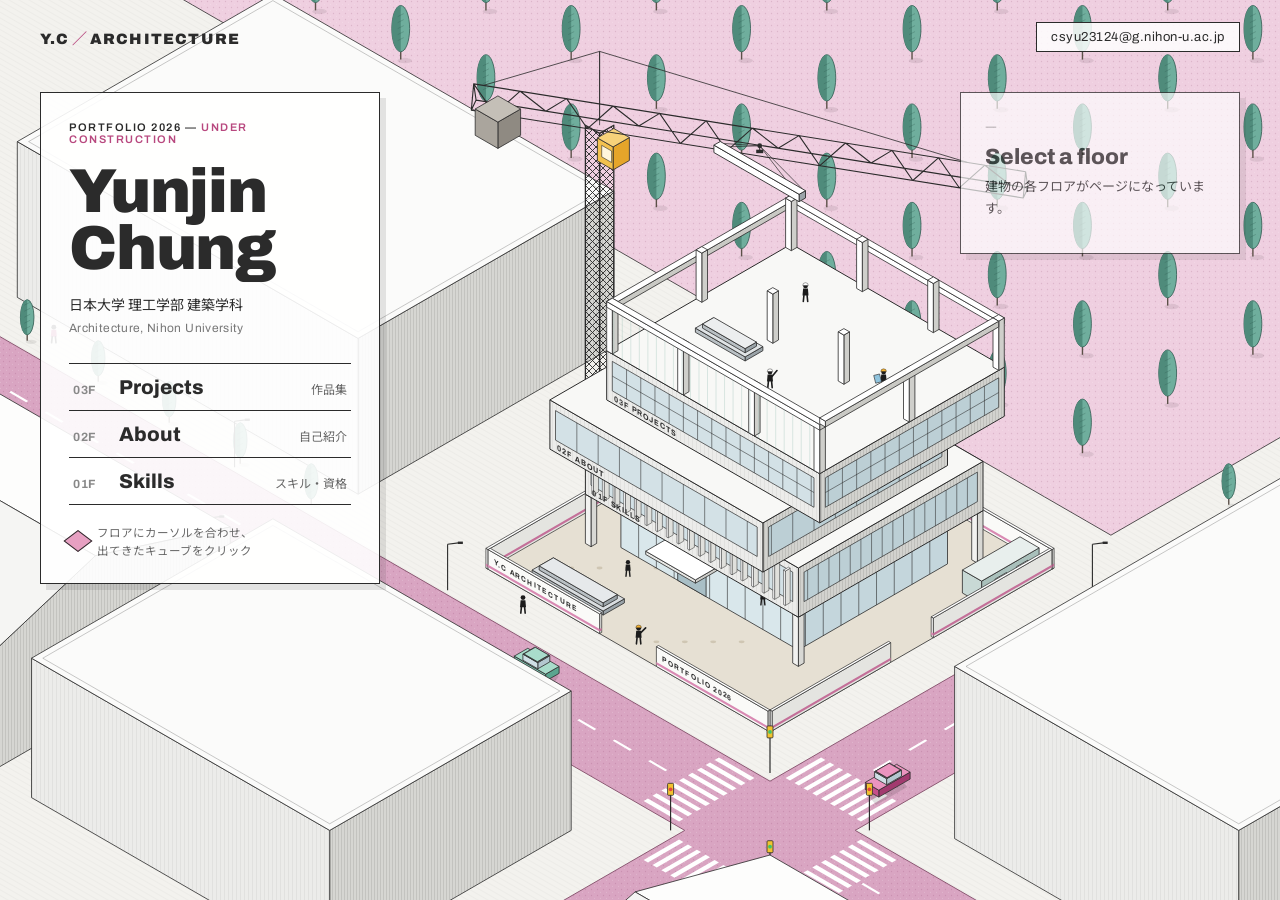
==== index.html @ f9b4b6d1 "Add portfolio website Co-Authored-By: Claude Opus 5.5 <noreply@anthropic.com>" ====
<!DOCTYPE html>
<html lang="ja">
<head>
  <meta charset="UTF-8">
  <meta name="viewport" content="width=device-width, initial-scale=1.0">
  <title>Yunjin Chung — Architecture Portfolio</title>
  <meta name="description" content="Chung Yunjin（ジョン ユンジン）の建築ポートフォリオ。日本大学 理工学部 建築学科。設計作品・自己紹介・スキル。">
  <link rel="canonical" href="https://annyonghaseyoyunjinieyo.github.io/archiyunjinchung/">
  <meta property="og:title" content="Yunjin Chung — Architecture Portfolio">
  <meta property="og:description" content="日本大学 理工学部 建築学科 Chung Yunjin の建築ポートフォリオ">
  <meta property="og:type" content="website">
  <meta property="og:url" content="https://annyonghaseyoyunjinieyo.github.io/archiyunjinchung/">
  <meta property="og:image" content="https://annyonghaseyoyunjinieyo.github.io/archiyunjinchung/assets/projects/covers/02.jpg">
  <link rel="preconnect" href="https://fonts.googleapis.com">
  <link rel="preconnect" href="https://fonts.gstatic.com" crossorigin>
  <link href="https://fonts.googleapis.com/css2?family=Archivo:wght@400;600;800;900&family=Noto+Sans+JP:wght@400;500;700&display=swap" rel="stylesheet">
  <link rel="stylesheet" href="css/home.css">
</head>
<body>

  <!-- Isometric construction scene (drawn by js/home.js) -->
  <svg id="scene" viewBox="0 0 1600 900" preserveAspectRatio="xMidYMid slice" aria-label="工事中の建物のアイソメトリック図">
    <defs>
      <!-- wall hatch (vertical lines) -->
      <pattern id="hatchV" width="3" height="10" patternUnits="userSpaceOnUse">
        <line x1="0.5" y1="0" x2="0.5" y2="10" stroke="#000" stroke-opacity=".13" stroke-width=".7"/>
      </pattern>
      <pattern id="hatchV2" width="4" height="10" patternUnits="userSpaceOnUse">
        <line x1="0.5" y1="0" x2="0.5" y2="10" stroke="#000" stroke-opacity=".07" stroke-width=".7"/>
      </pattern>
      <!-- ground hatch (lines parallel to world x-axis) -->
      <pattern id="hatchG" width="12" height="5" patternUnits="userSpaceOnUse" patternTransform="rotate(30)">
        <line x1="0" y1="0" x2="12" y2="0" stroke="#000" stroke-opacity=".07" stroke-width=".8"/>
      </pattern>
      <!-- road texture -->
      <pattern id="dots" width="6" height="6" patternUnits="userSpaceOnUse">
        <circle cx="1.5" cy="1.5" r=".7" fill="#7a2a55" fill-opacity=".16"/>
        <circle cx="4.5" cy="4.2" r=".5" fill="#fff" fill-opacity=".25"/>
      </pattern>
      <!-- crane lattice -->
      <pattern id="lat" width="7" height="7" patternUnits="userSpaceOnUse">
        <path d="M0,0 L7,7 M7,0 L0,7" stroke="#2b2b2b" stroke-width=".9"/>
      </pattern>
    </defs>
  </svg>

  <!-- ───────── Overlay UI ───────── -->
  <header class="topbar">
    <a class="logo" href="index.html">Y.C<span>／</span>ARCHITECTURE</a>
    <a class="mail" href="mailto:csyu23124@g.nihon-u.ac.jp">csyu23124@g.nihon-u.ac.jp</a>
  </header>

  <section class="intro">
    <p class="eyebrow">PORTFOLIO 2026 — <em>UNDER CONSTRUCTION</em></p>
    <h1>Yunjin<br>Chung</h1>
    <p class="sub">日本大学 理工学部 建築学科<br><span>Architecture, Nihon University</span></p>

    <ol class="floor-index">
      <li data-floor="projects"><b>03F</b><span>Projects</span><small>作品集</small></li>
      <li data-floor="about"><b>02F</b><span>About</span><small>自己紹介</small></li>
      <li data-floor="skills"><b>01F</b><span>Skills</span><small>スキル・資格</small></li>
    </ol>
    <p class="hint"><i></i>フロアにカーソルを合わせ、<br>出てきたキューブをクリック</p>
  </section>

  <aside class="caption" id="caption">
    <p class="cap-num" id="capNum">—</p>
    <h2 id="capTitle">Select a floor</h2>
    <p id="capText">建物の各フロアがページになっています。</p>
    <p class="cap-go" id="capGo"></p>
  </aside>

  <div class="wipe" id="wipe"></div>

  <script src="js/home.js"></script>
</body>
</html>
---- css/home.css ----
:root {
  --ink: #2b2b2b;
  --paper: #f3f2ee;
  --pink: #d98ab3;
  --pink-deep: #b8487f;
  --teal: #5f9e8f;
  --sans: "Archivo", "Noto Sans JP", system-ui, sans-serif;
  --jp: "Noto Sans JP", "Archivo", system-ui, sans-serif;
}

* { box-sizing: border-box; }

html, body {
  margin: 0;
  height: 100%;
  overflow: hidden;
  background: var(--paper);
  color: var(--ink);
  font-family: var(--sans);
}

#scene {
  position: fixed;
  inset: 0;
  width: 100%;
  height: 100%;
  display: block;
}

/* floors & cube */
#scene .floor { cursor: pointer; }
#scene .floor .hl { transition: opacity .25s ease; pointer-events: none; }
#scene .cube { cursor: pointer; }
#scene text { font-family: var(--sans); pointer-events: none; user-select: none; }

/* ───────── top bar ───────── */
.topbar {
  position: fixed;
  top: 0; left: 0; right: 0;
  display: flex;
  justify-content: space-between;
  align-items: center;
  padding: 22px 40px;
  pointer-events: none;
  z-index: 5;
}
.topbar a { pointer-events: auto; color: var(--ink); text-decoration: none; }
.logo { font-weight: 900; letter-spacing: .08em; font-size: 15px; }
.logo span { color: var(--pink-deep); margin: 0 2px; }
.mail {
  font-size: 13px;
  letter-spacing: .04em;
  padding: 7px 14px;
  border: 1px solid var(--ink);
  background: rgba(255,255,255,.85);
}
.mail:hover { background: var(--ink); color: #fff; }

/* ───────── panels ───────── */
.intro, .caption {
  position: fixed;
  background: rgba(255,255,255,.9);
  border: 1px solid var(--ink);
  box-shadow: 6px 6px 0 rgba(43,43,43,.12);
  z-index: 4;
}

.intro {
  left: 40px;
  top: 92px;
  width: 340px;
  padding: 28px 28px 24px;
}
.eyebrow {
  margin: 0 0 18px;
  font-size: 11px;
  letter-spacing: .14em;
  font-weight: 600;
}
.eyebrow em { font-style: normal; color: var(--pink-deep); }
.intro h1 {
  margin: 0;
  font-size: 62px;
  line-height: .92;
  font-weight: 900;
  letter-spacing: -.02em;
}
.sub {
  margin: 16px 0 24px;
  font-family: var(--jp);
  font-size: 14px;
  line-height: 1.6;
}
.sub span { font-family: var(--sans); font-size: 12px; color: #777; letter-spacing: .03em; }

.floor-index { list-style: none; margin: 0; padding: 0; border-top: 1px solid var(--ink); }
.floor-index li {
  display: grid;
  grid-template-columns: 46px 1fr auto;
  align-items: baseline;
  padding: 12px 4px;
  border-bottom: 1px solid var(--ink);
  cursor: pointer;
  transition: background .2s, padding .2s;
}
.floor-index b { font-size: 12px; letter-spacing: .06em; color: #888; }
.floor-index span { font-size: 20px; font-weight: 800; }
.floor-index small { font-family: var(--jp); font-size: 12px; color: #666; }
.floor-index li.on { background: #f7dfeb; padding-left: 12px; }
.floor-index li.on b { color: var(--pink-deep); }

.hint {
  margin: 18px 0 0;
  font-family: var(--jp);
  font-size: 11.5px;
  line-height: 1.6;
  color: #666;
  display: flex;
  gap: 10px;
  align-items: center;
}
.hint i {
  flex: none;
  width: 18px; height: 18px;
  background: #e7a0c2;
  border: 1px solid var(--ink);
  transform: rotate(45deg) skew(-8deg,-8deg);
  animation: bob 1.6s ease-in-out infinite;
}
@keyframes bob { 50% { translate: 4px 0; } }

.caption {
  right: 40px;
  top: 92px;
  width: 280px;
  padding: 22px 24px;
  transition: transform .3s ease, opacity .3s ease;
}
.caption.idle { opacity: .75; }
.cap-num { margin: 0; font-size: 44px; font-weight: 900; line-height: 1; color: var(--pink-deep); }
.caption.idle .cap-num { color: #bbb; }
.caption h2 { margin: 8px 0 6px; font-size: 22px; font-weight: 800; }
.caption p { font-family: var(--jp); font-size: 13px; line-height: 1.7; margin: 0; }
.cap-go { margin-top: 12px !important; font-family: var(--sans) !important; font-size: 11px !important; letter-spacing: .12em; font-weight: 600; }

/* ───────── page transition ───────── */
.wipe {
  position: fixed;
  inset: 0;
  background: #e7a0c2;
  transform: scaleY(0);
  transform-origin: bottom;
  transition: transform .45s cubic-bezier(.7,0,.3,1);
  z-index: 50;
  pointer-events: none;
}
.wipe.on { transform: scaleY(1); }
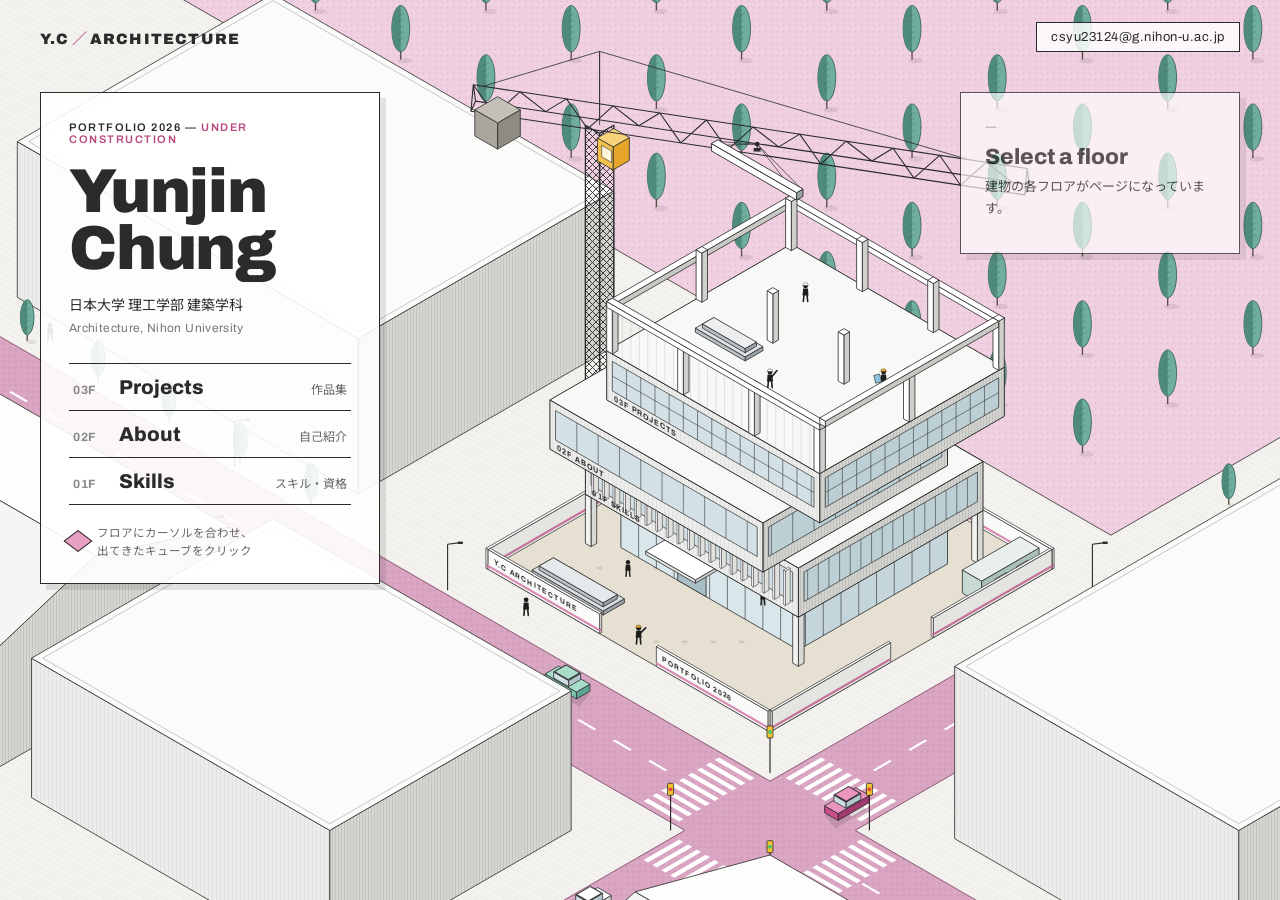
==== commit f6741e54: "Make the site work on phones Co-Authored-By: Claude Opus 5.5 <noreply@anthropic.com>" ====
--- a/index.html
+++ b/index.html
@@ -47,12 +47,12 @@
   <!-- ───────── Overlay UI ───────── -->
   <header class="topbar">
     <a class="logo" href="index.html">Y.C<span>／</span>ARCHITECTURE</a>
-    <a class="mail" href="mailto:csyu23124@g.nihon-u.ac.jp">csyu23124@g.nihon-u.ac.jp</a>
+    <a class="mail" href="mailto:csyu23124@g.nihon-u.ac.jp"><span class="full">csyu23124@g.nihon-u.ac.jp</span><span class="short">MAIL</span></a>
   </header>
 
   <section class="intro">
     <p class="eyebrow">PORTFOLIO 2026 — <em>UNDER CONSTRUCTION</em></p>
-    <h1>Yunjin<br>Chung</h1>
+    <h1>Yunjin <br>Chung</h1>
     <p class="sub">日本大学 理工学部 建築学科<br><span>Architecture, Nihon University</span></p>
 
     <ol class="floor-index">
@@ -60,7 +60,7 @@
       <li data-floor="about"><b>02F</b><span>About</span><small>自己紹介</small></li>
       <li data-floor="skills"><b>01F</b><span>Skills</span><small>スキル・資格</small></li>
     </ol>
-    <p class="hint"><i></i>フロアにカーソルを合わせ、<br>出てきたキューブをクリック</p>
+    <p class="hint"><i></i><span class="full">フロアにカーソルを合わせ、<br>出てきたキューブをクリック</span><span class="short">フロアをタップ → キューブをタップ</span></p>
   </section>
 
   <aside class="caption" id="caption">
--- a/css/home.css
+++ b/css/home.css
@@ -155,3 +155,52 @@
   pointer-events: none;
 }
 .wipe.on { transform: scaleY(1); }
+
+.short { display: none; }
+
+/* ───────── phones ───────── */
+@media (max-width: 760px) {
+  .full { display: none; }
+  .short { display: inline; }
+
+  .topbar { padding: 14px 16px; }
+  .logo { font-size: 13px; }
+  .mail { font-size: 11px; padding: 6px 12px; font-weight: 700; letter-spacing: .1em; }
+
+  /* intro becomes a bottom sheet */
+  .intro {
+    left: 12px;
+    right: 12px;
+    top: auto;
+    bottom: 12px;
+    width: auto;
+    padding: 16px 18px 14px;
+  }
+  .eyebrow { font-size: 10px; margin-bottom: 8px; }
+  .intro h1 { font-size: 34px; }
+  .intro h1 br { display: none; }
+  .sub { margin: 6px 0 12px; font-size: 12px; line-height: 1.5; }
+  .floor-index li { grid-template-columns: 40px 1fr auto; padding: 10px 2px; }
+  .floor-index span { font-size: 17px; }
+  .floor-index li.on { padding-left: 8px; }
+  .hint { margin-top: 10px; font-size: 11px; }
+
+  /* the floor caption sits just above the sheet, only while a floor is picked */
+  .caption {
+    left: 12px;
+    right: 12px;
+    top: auto;
+    bottom: var(--sheet-h, 300px);
+    width: auto;
+    padding: 12px 16px;
+    display: grid;
+    grid-template-columns: auto 1fr;
+    column-gap: 14px;
+    align-items: center;
+  }
+  .caption.idle { display: none; }
+  .cap-num { font-size: 30px; grid-row: span 3; }
+  .caption h2 { margin: 0; font-size: 17px; }
+  .caption p { font-size: 11.5px; line-height: 1.5; }
+  .cap-go { margin-top: 4px !important; }
+}
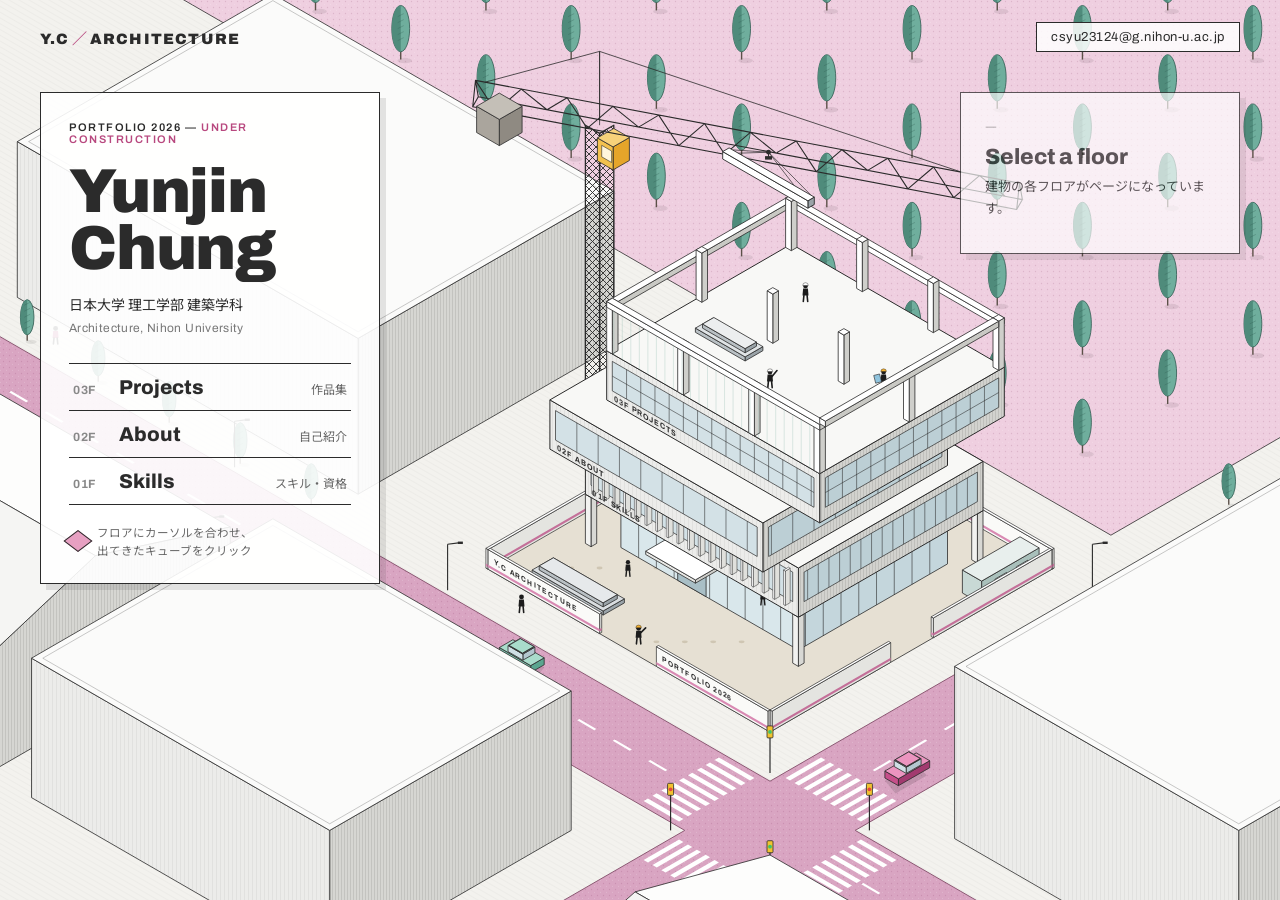
==== commit 024ad7e0: "Bust browser cache for updated CSS and JS Co-Authored-By: Claude Opus 5.5 <noreply@anthropic.com>" ====
--- a/index.html
+++ b/index.html
@@ -14,7 +14,7 @@
   <link rel="preconnect" href="https://fonts.googleapis.com">
   <link rel="preconnect" href="https://fonts.gstatic.com" crossorigin>
   <link href="https://fonts.googleapis.com/css2?family=Archivo:wght@400;600;800;900&family=Noto+Sans+JP:wght@400;500;700&display=swap" rel="stylesheet">
-  <link rel="stylesheet" href="css/home.css">
+  <link rel="stylesheet" href="css/home.css?v=2">
 </head>
 <body>
 
@@ -72,6 +72,6 @@
 
   <div class="wipe" id="wipe"></div>
 
-  <script src="js/home.js"></script>
+  <script src="js/home.js?v=2"></script>
 </body>
 </html>
